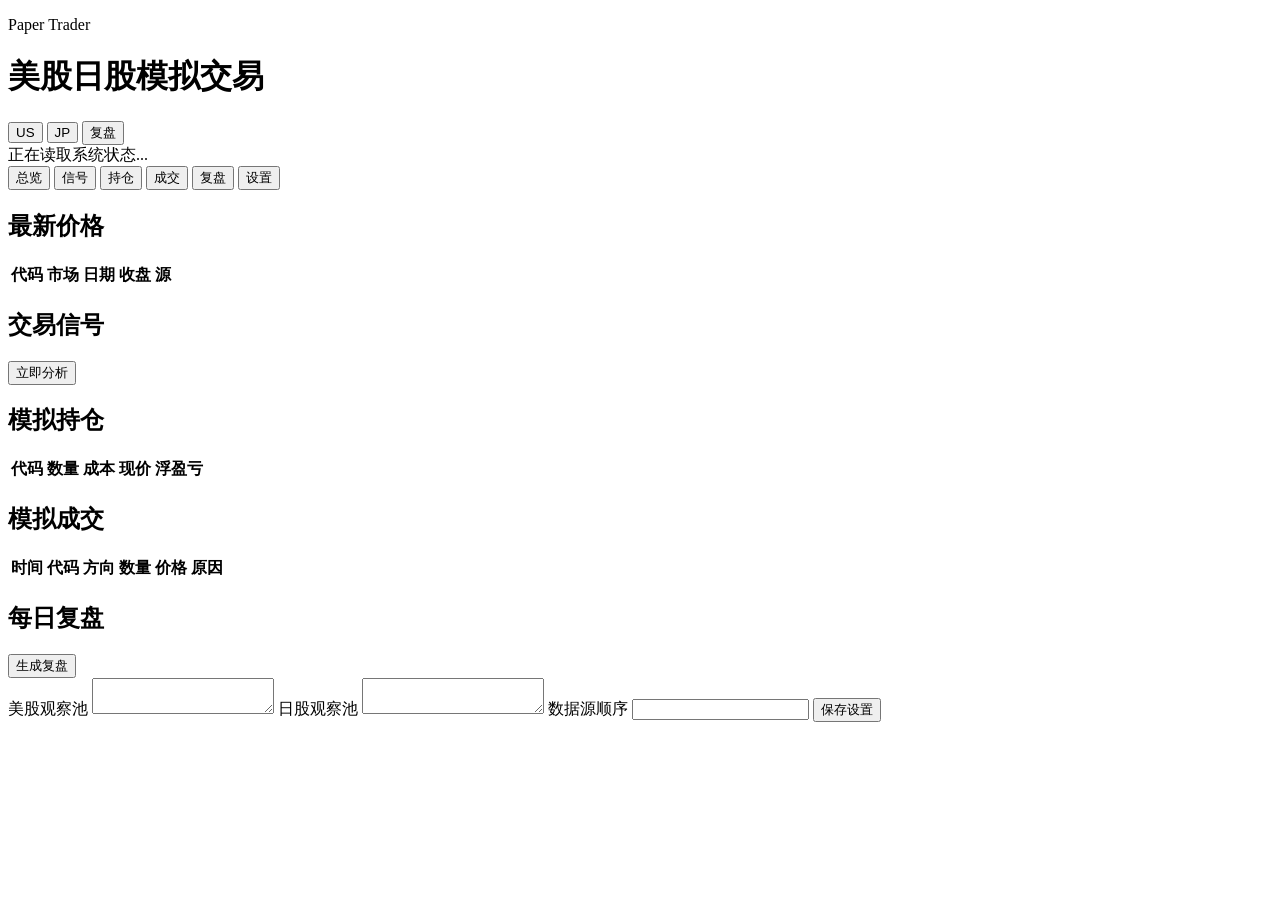
==== docs/index.html @ 311c6d51 "Initial market simulation trader" ====
<!doctype html>
<html lang="zh-CN">
  <head>
    <meta charset="utf-8" />
    <meta name="viewport" content="width=device-width, initial-scale=1, viewport-fit=cover" />
    <meta name="theme-color" content="#18231f" />
    <link rel="manifest" href="/manifest.webmanifest" />
    <link rel="stylesheet" href="/styles.css" />
    <title>美股日股模拟交易</title>
  </head>
  <body>
    <header class="app-header">
      <div>
        <p class="eyebrow">Paper Trader</p>
        <h1>美股日股模拟交易</h1>
      </div>
      <div class="header-actions">
        <button id="run-us" class="icon-button" title="分析美股">US</button>
        <button id="run-jp" class="icon-button" title="分析日股">JP</button>
        <button id="review" class="primary-button" title="复盘">复盘</button>
      </div>
    </header>

    <main>
      <section class="status-band" id="status-band">
        <div class="status-text">正在读取系统状态...</div>
      </section>

      <nav class="tabs" aria-label="视图">
        <button class="tab active" data-tab="dashboard">总览</button>
        <button class="tab" data-tab="signals">信号</button>
        <button class="tab" data-tab="positions">持仓</button>
        <button class="tab" data-tab="trades">成交</button>
        <button class="tab" data-tab="reviews">复盘</button>
        <button class="tab" data-tab="settings">设置</button>
      </nav>

      <section id="dashboard" class="view active">
        <div class="metric-grid" id="equity-grid"></div>
        <div class="section-title">
          <h2>最新价格</h2>
        </div>
        <div class="table-wrap">
          <table>
            <thead>
              <tr>
                <th>代码</th>
                <th>市场</th>
                <th>日期</th>
                <th>收盘</th>
                <th>源</th>
              </tr>
            </thead>
            <tbody id="latest-prices"></tbody>
          </table>
        </div>
      </section>

      <section id="signals" class="view">
        <div class="section-title">
          <h2>交易信号</h2>
          <button id="run-all" class="secondary-button">立即分析</button>
        </div>
        <div id="signal-list" class="list"></div>
      </section>

      <section id="positions" class="view">
        <div class="section-title">
          <h2>模拟持仓</h2>
        </div>
        <div class="table-wrap">
          <table>
            <thead>
              <tr>
                <th>代码</th>
                <th>数量</th>
                <th>成本</th>
                <th>现价</th>
                <th>浮盈亏</th>
              </tr>
            </thead>
            <tbody id="position-rows"></tbody>
          </table>
        </div>
      </section>

      <section id="trades" class="view">
        <div class="section-title">
          <h2>模拟成交</h2>
        </div>
        <div class="table-wrap">
          <table>
            <thead>
              <tr>
                <th>时间</th>
                <th>代码</th>
                <th>方向</th>
                <th>数量</th>
                <th>价格</th>
                <th>原因</th>
              </tr>
            </thead>
            <tbody id="trade-rows"></tbody>
          </table>
        </div>
      </section>

      <section id="reviews" class="view">
        <div class="section-title">
          <h2>每日复盘</h2>
          <button id="review-inline" class="secondary-button">生成复盘</button>
        </div>
        <div id="review-list" class="list"></div>
      </section>

      <section id="settings" class="view">
        <div class="settings-grid">
          <label>
            <span>美股观察池</span>
            <textarea id="watch-us" spellcheck="false"></textarea>
          </label>
          <label>
            <span>日股观察池</span>
            <textarea id="watch-jp" spellcheck="false"></textarea>
          </label>
          <label>
            <span>数据源顺序</span>
            <input id="sources" type="text" spellcheck="false" />
          </label>
          <button id="save-settings" class="primary-button wide">保存设置</button>
        </div>
      </section>
    </main>

    <script src="/app.js"></script>
  </body>
</html>
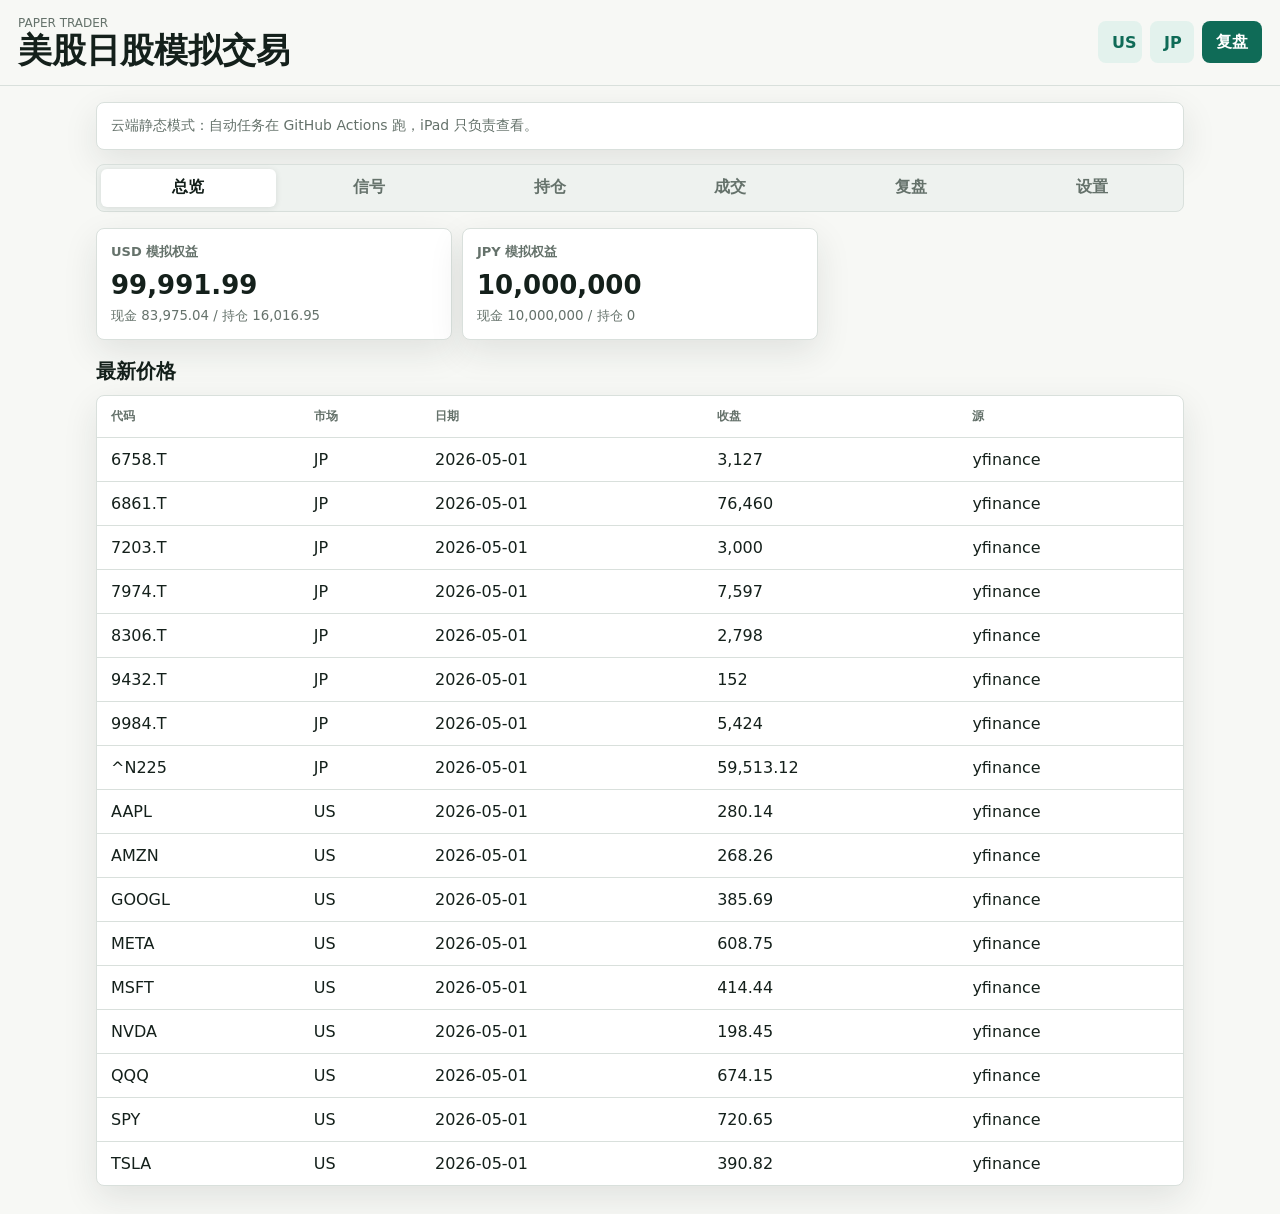
==== commit 6a65d298: "Support GitHub Pages project path" ====
--- a/docs/index.html
+++ b/docs/index.html
@@ -4,8 +4,8 @@
     <meta charset="utf-8" />
     <meta name="viewport" content="width=device-width, initial-scale=1, viewport-fit=cover" />
     <meta name="theme-color" content="#18231f" />
-    <link rel="manifest" href="/manifest.webmanifest" />
-    <link rel="stylesheet" href="/styles.css" />
+    <link rel="manifest" href="manifest.webmanifest" />
+    <link rel="stylesheet" href="styles.css" />
     <title>美股日股模拟交易</title>
   </head>
   <body>
@@ -132,6 +132,6 @@
       </section>
     </main>
 
-    <script src="/app.js"></script>
+    <script src="app.js"></script>
   </body>
 </html>
--- a/docs/styles.css
+++ b/docs/styles.css
@@ -0,0 +1,366 @@
+:root {
+  color-scheme: light;
+  --ink: #14201b;
+  --muted: #65726b;
+  --line: #d9e0dc;
+  --paper: #f7f8f5;
+  --panel: #ffffff;
+  --accent: #0f6b57;
+  --accent-2: #b84a2a;
+  --accent-soft: #e3f2ed;
+  --shadow: 0 12px 34px rgba(31, 44, 39, 0.1);
+}
+
+* {
+  box-sizing: border-box;
+}
+
+body {
+  margin: 0;
+  min-height: 100vh;
+  background: var(--paper);
+  color: var(--ink);
+  font-family:
+    Inter, ui-sans-serif, system-ui, -apple-system, BlinkMacSystemFont, "Segoe UI",
+    "PingFang SC", "Hiragino Sans GB", "Microsoft YaHei", sans-serif;
+  letter-spacing: 0;
+}
+
+button,
+input,
+textarea {
+  font: inherit;
+}
+
+button {
+  border: 0;
+  cursor: pointer;
+}
+
+.app-header {
+  position: sticky;
+  top: 0;
+  z-index: 10;
+  display: flex;
+  align-items: center;
+  justify-content: space-between;
+  gap: 16px;
+  padding: calc(16px + env(safe-area-inset-top)) 18px 16px;
+  background: rgba(247, 248, 245, 0.94);
+  border-bottom: 1px solid var(--line);
+  backdrop-filter: blur(14px);
+}
+
+.eyebrow {
+  margin: 0 0 3px;
+  color: var(--muted);
+  font-size: 12px;
+  text-transform: uppercase;
+}
+
+h1,
+h2 {
+  margin: 0;
+}
+
+h1 {
+  font-size: clamp(22px, 5vw, 34px);
+  line-height: 1.05;
+}
+
+h2 {
+  font-size: 20px;
+}
+
+main {
+  width: min(1120px, 100%);
+  margin: 0 auto;
+  padding: 16px 16px calc(28px + env(safe-area-inset-bottom));
+}
+
+.header-actions {
+  display: flex;
+  align-items: center;
+  gap: 8px;
+  flex-shrink: 0;
+}
+
+.icon-button,
+.primary-button,
+.secondary-button {
+  min-height: 42px;
+  border-radius: 8px;
+  padding: 0 14px;
+  font-weight: 700;
+}
+
+.icon-button {
+  width: 44px;
+  color: var(--accent);
+  background: var(--accent-soft);
+}
+
+.primary-button {
+  color: white;
+  background: var(--accent);
+}
+
+.secondary-button {
+  color: var(--accent);
+  background: #ddece7;
+}
+
+.wide {
+  width: 100%;
+}
+
+.status-band {
+  display: flex;
+  align-items: center;
+  min-height: 48px;
+  margin-bottom: 14px;
+  padding: 12px 14px;
+  border: 1px solid var(--line);
+  border-radius: 8px;
+  background: var(--panel);
+  box-shadow: var(--shadow);
+}
+
+.status-text {
+  color: var(--muted);
+  font-size: 14px;
+}
+
+.tabs {
+  display: grid;
+  grid-template-columns: repeat(6, minmax(0, 1fr));
+  gap: 6px;
+  margin: 0 0 16px;
+  padding: 4px;
+  border: 1px solid var(--line);
+  border-radius: 8px;
+  background: #eef2ef;
+}
+
+.tab {
+  min-height: 38px;
+  border-radius: 6px;
+  color: var(--muted);
+  background: transparent;
+  font-weight: 700;
+}
+
+.tab.active {
+  color: var(--ink);
+  background: var(--panel);
+  box-shadow: 0 1px 6px rgba(20, 32, 27, 0.1);
+}
+
+.view {
+  display: none;
+}
+
+.view.active {
+  display: block;
+}
+
+.metric-grid {
+  display: grid;
+  grid-template-columns: repeat(3, minmax(0, 1fr));
+  gap: 10px;
+  margin-bottom: 18px;
+}
+
+.metric {
+  min-height: 112px;
+  padding: 14px;
+  border: 1px solid var(--line);
+  border-radius: 8px;
+  background: var(--panel);
+  box-shadow: var(--shadow);
+}
+
+.metric span,
+label span {
+  display: block;
+  color: var(--muted);
+  font-size: 13px;
+  font-weight: 700;
+}
+
+.metric strong {
+  display: block;
+  margin-top: 10px;
+  font-size: 26px;
+  line-height: 1.1;
+}
+
+.metric small {
+  display: block;
+  margin-top: 8px;
+  color: var(--muted);
+}
+
+.section-title {
+  display: flex;
+  align-items: center;
+  justify-content: space-between;
+  gap: 10px;
+  margin: 18px 0 10px;
+}
+
+.table-wrap {
+  overflow-x: auto;
+  border: 1px solid var(--line);
+  border-radius: 8px;
+  background: var(--panel);
+  box-shadow: var(--shadow);
+}
+
+table {
+  width: 100%;
+  min-width: 640px;
+  border-collapse: collapse;
+}
+
+th,
+td {
+  padding: 12px 14px;
+  border-bottom: 1px solid var(--line);
+  text-align: left;
+  white-space: nowrap;
+}
+
+th {
+  color: var(--muted);
+  font-size: 12px;
+  text-transform: uppercase;
+}
+
+tr:last-child td {
+  border-bottom: 0;
+}
+
+.list {
+  display: grid;
+  gap: 10px;
+}
+
+.item {
+  padding: 14px;
+  border: 1px solid var(--line);
+  border-radius: 8px;
+  background: var(--panel);
+  box-shadow: var(--shadow);
+}
+
+.item-head {
+  display: flex;
+  align-items: center;
+  justify-content: space-between;
+  gap: 10px;
+}
+
+.item h3 {
+  margin: 0;
+  font-size: 18px;
+}
+
+.item p {
+  margin: 8px 0 0;
+  color: var(--muted);
+  line-height: 1.45;
+}
+
+.badge {
+  display: inline-flex;
+  align-items: center;
+  min-height: 28px;
+  padding: 0 10px;
+  border-radius: 999px;
+  font-size: 13px;
+  font-weight: 800;
+}
+
+.badge.BUY {
+  color: var(--accent);
+  background: var(--accent-soft);
+}
+
+.badge.SELL {
+  color: var(--accent-2);
+  background: #f7e3dc;
+}
+
+.badge.HOLD {
+  color: var(--muted);
+  background: #edf0ed;
+}
+
+.settings-grid {
+  display: grid;
+  gap: 12px;
+  padding: 14px;
+  border: 1px solid var(--line);
+  border-radius: 8px;
+  background: var(--panel);
+  box-shadow: var(--shadow);
+}
+
+textarea,
+input {
+  width: 100%;
+  margin-top: 7px;
+  border: 1px solid var(--line);
+  border-radius: 8px;
+  background: #fbfcfa;
+  color: var(--ink);
+}
+
+textarea {
+  min-height: 112px;
+  padding: 12px;
+  resize: vertical;
+}
+
+input {
+  min-height: 44px;
+  padding: 0 12px;
+}
+
+.positive {
+  color: var(--accent);
+  font-weight: 800;
+}
+
+.negative {
+  color: var(--accent-2);
+  font-weight: 800;
+}
+
+@media (max-width: 740px) {
+  .app-header {
+    align-items: flex-start;
+    flex-direction: column;
+  }
+
+  .header-actions {
+    width: 100%;
+  }
+
+  .primary-button {
+    flex: 1;
+  }
+
+  .tabs {
+    grid-template-columns: repeat(3, minmax(0, 1fr));
+  }
+
+  .metric-grid {
+    grid-template-columns: 1fr;
+  }
+
+  main {
+    padding-inline: 12px;
+  }
+}
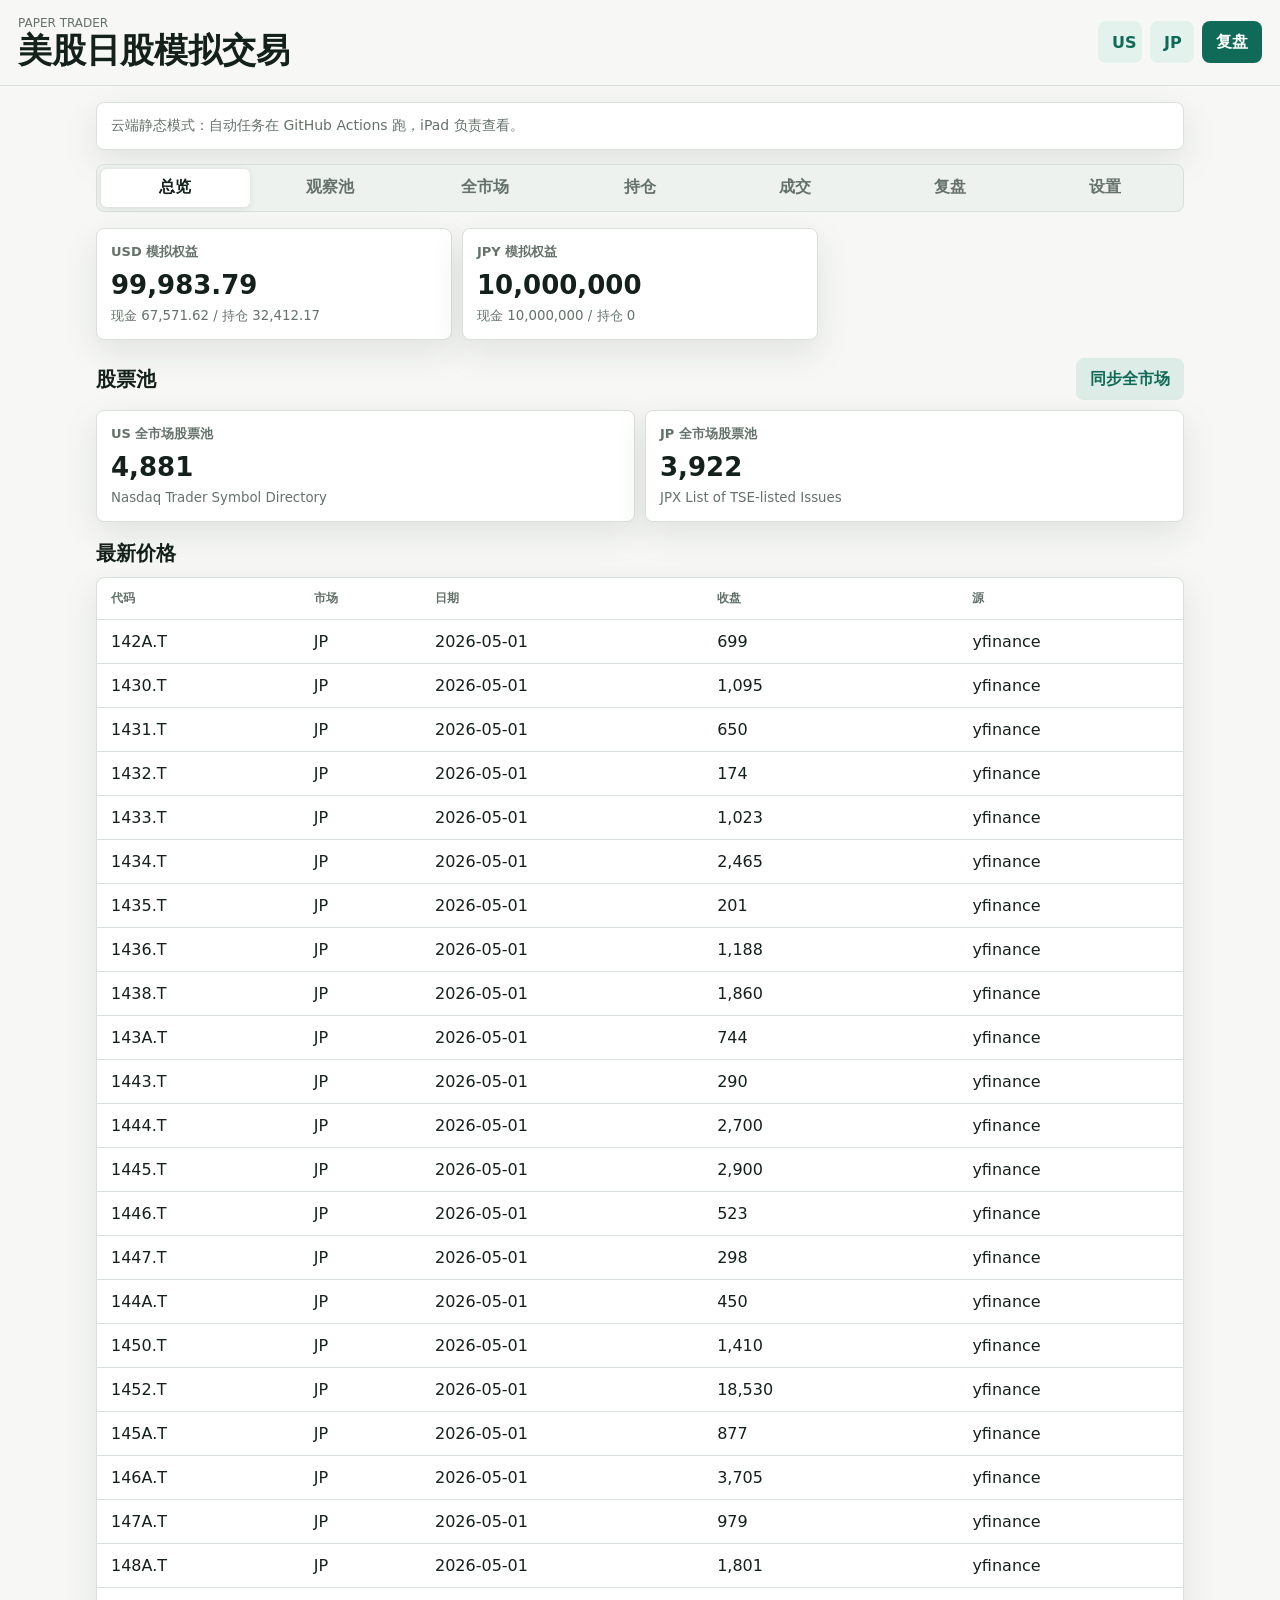
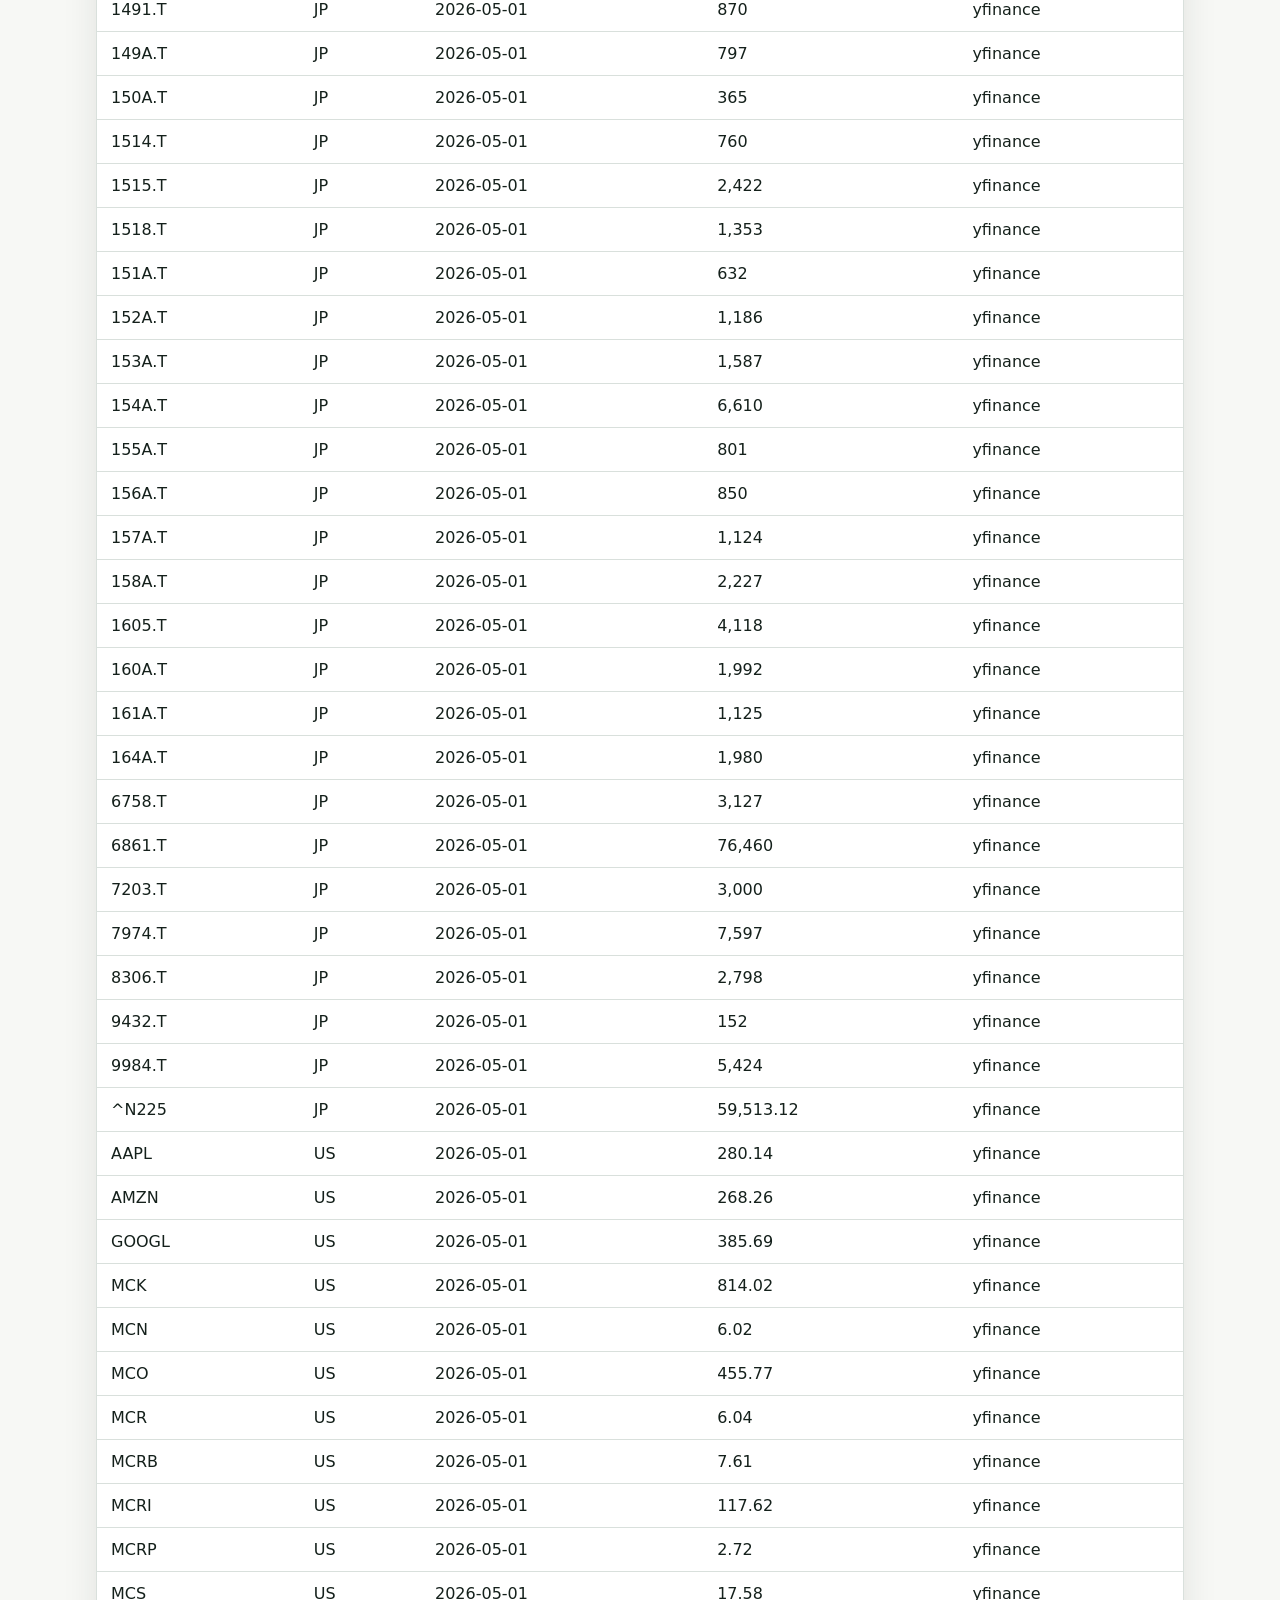
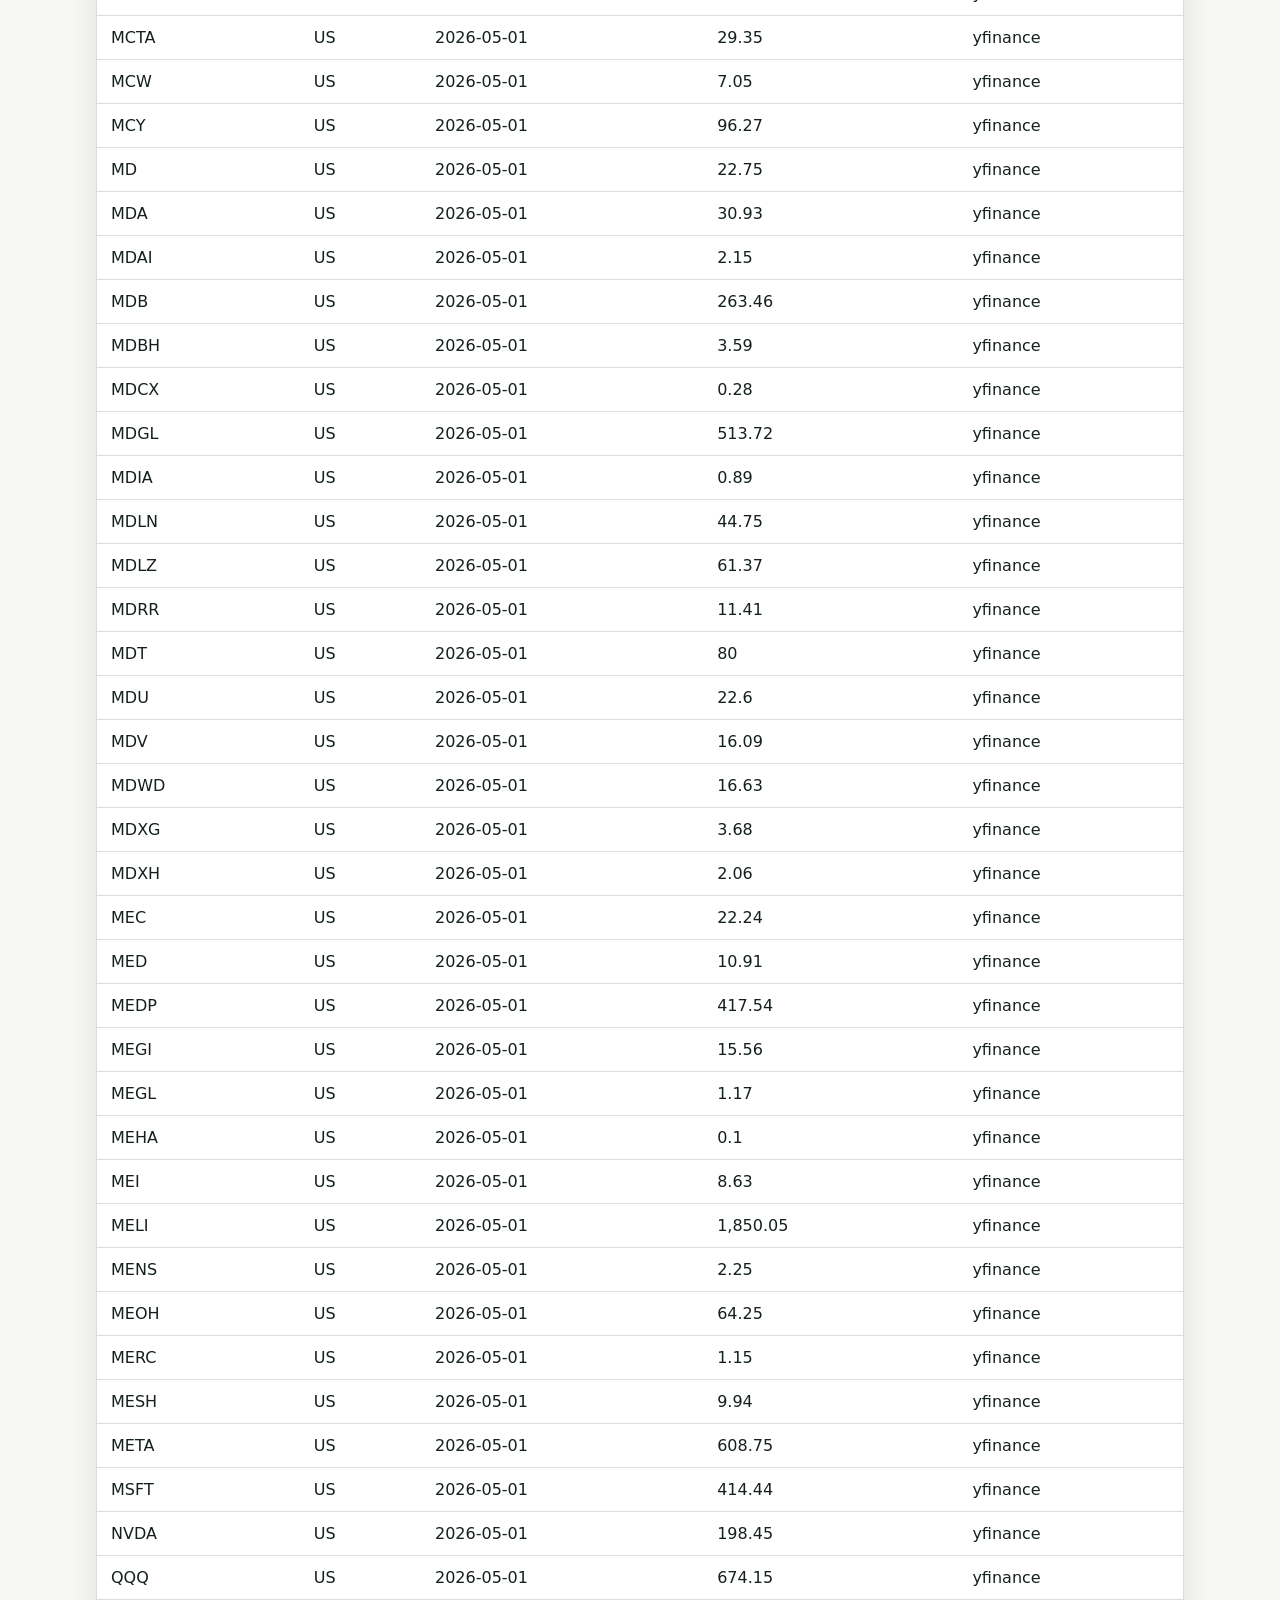
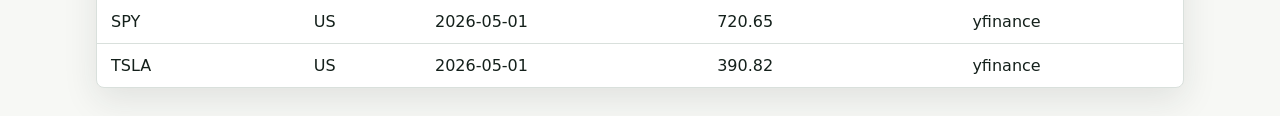
==== commit 45f3c1a5: "Add full market universe and observation scores" ====
--- a/docs/index.html
+++ b/docs/index.html
@@ -28,7 +28,8 @@
 
       <nav class="tabs" aria-label="视图">
         <button class="tab active" data-tab="dashboard">总览</button>
-        <button class="tab" data-tab="signals">信号</button>
+        <button class="tab" data-tab="observe">观察池</button>
+        <button class="tab" data-tab="signals">全市场</button>
         <button class="tab" data-tab="positions">持仓</button>
         <button class="tab" data-tab="trades">成交</button>
         <button class="tab" data-tab="reviews">复盘</button>
@@ -37,6 +38,11 @@
 
       <section id="dashboard" class="view active">
         <div class="metric-grid" id="equity-grid"></div>
+        <div class="section-title">
+          <h2>股票池</h2>
+          <button id="sync-universe" class="secondary-button">同步全市场</button>
+        </div>
+        <div class="metric-grid compact" id="universe-grid"></div>
         <div class="section-title">
           <h2>最新价格</h2>
         </div>
@@ -56,9 +62,18 @@
         </div>
       </section>
 
+      <section id="observe" class="view">
+        <div class="section-title">
+          <h2>观察池推荐指数</h2>
+          <button id="run-all-observe" class="secondary-button">刷新评分</button>
+        </div>
+        <div id="guidance" class="guidance"></div>
+        <div id="observe-list" class="list"></div>
+      </section>
+
       <section id="signals" class="view">
         <div class="section-title">
-          <h2>交易信号</h2>
+          <h2>全市场扫描信号</h2>
           <button id="run-all" class="secondary-button">立即分析</button>
         </div>
         <div id="signal-list" class="list"></div>
@@ -127,6 +142,26 @@
             <span>数据源顺序</span>
             <input id="sources" type="text" spellcheck="false" />
           </label>
+          <div class="settings-row">
+            <label>
+              <span>美股每日全市场扫描数</span>
+              <input id="scan-us" type="number" min="0" max="400" />
+            </label>
+            <label>
+              <span>日股每日全市场扫描数</span>
+              <input id="scan-jp" type="number" min="0" max="400" />
+            </label>
+          </div>
+          <div class="settings-row">
+            <label>
+              <span>买入推荐分</span>
+              <input id="buy-score" type="number" min="50" max="95" />
+            </label>
+            <label>
+              <span>卖出推荐分</span>
+              <input id="sell-score" type="number" min="5" max="50" />
+            </label>
+          </div>
           <button id="save-settings" class="primary-button wide">保存设置</button>
         </div>
       </section>
--- a/docs/styles.css
+++ b/docs/styles.css
@@ -133,7 +133,7 @@
 
 .tabs {
   display: grid;
-  grid-template-columns: repeat(6, minmax(0, 1fr));
+  grid-template-columns: repeat(7, minmax(0, 1fr));
   gap: 6px;
   margin: 0 0 16px;
   padding: 4px;
@@ -169,6 +169,10 @@
   grid-template-columns: repeat(3, minmax(0, 1fr));
   gap: 10px;
   margin-bottom: 18px;
+}
+
+.metric-grid.compact {
+  grid-template-columns: repeat(2, minmax(0, 1fr));
 }
 
 .metric {
@@ -272,6 +276,53 @@
   line-height: 1.45;
 }
 
+.guidance {
+  margin-bottom: 10px;
+  padding: 12px 14px;
+  border: 1px solid var(--line);
+  border-radius: 8px;
+  background: var(--panel);
+  box-shadow: var(--shadow);
+}
+
+.guidance span {
+  display: block;
+  color: var(--muted);
+  font-size: 13px;
+  font-weight: 700;
+}
+
+.guidance strong {
+  display: block;
+  margin-top: 4px;
+}
+
+.score-line {
+  display: grid;
+  grid-template-columns: minmax(110px, 1fr) auto;
+  align-items: center;
+  gap: 10px;
+  margin-top: 10px;
+}
+
+.score-line b {
+  font-size: 13px;
+}
+
+.score-bar {
+  height: 10px;
+  overflow: hidden;
+  border-radius: 999px;
+  background: #edf0ed;
+}
+
+.score-bar span {
+  display: block;
+  height: 100%;
+  border-radius: inherit;
+  background: linear-gradient(90deg, var(--accent-2), #c5a84f 48%, var(--accent));
+}
+
 .badge {
   display: inline-flex;
   align-items: center;
@@ -307,6 +358,12 @@
   box-shadow: var(--shadow);
 }
 
+.settings-row {
+  display: grid;
+  grid-template-columns: repeat(2, minmax(0, 1fr));
+  gap: 12px;
+}
+
 textarea,
 input {
   width: 100%;
@@ -353,10 +410,12 @@
   }
 
   .tabs {
-    grid-template-columns: repeat(3, minmax(0, 1fr));
-  }
-
-  .metric-grid {
+    grid-template-columns: repeat(2, minmax(0, 1fr));
+  }
+
+  .metric-grid,
+  .metric-grid.compact,
+  .settings-row {
     grid-template-columns: 1fr;
   }
 
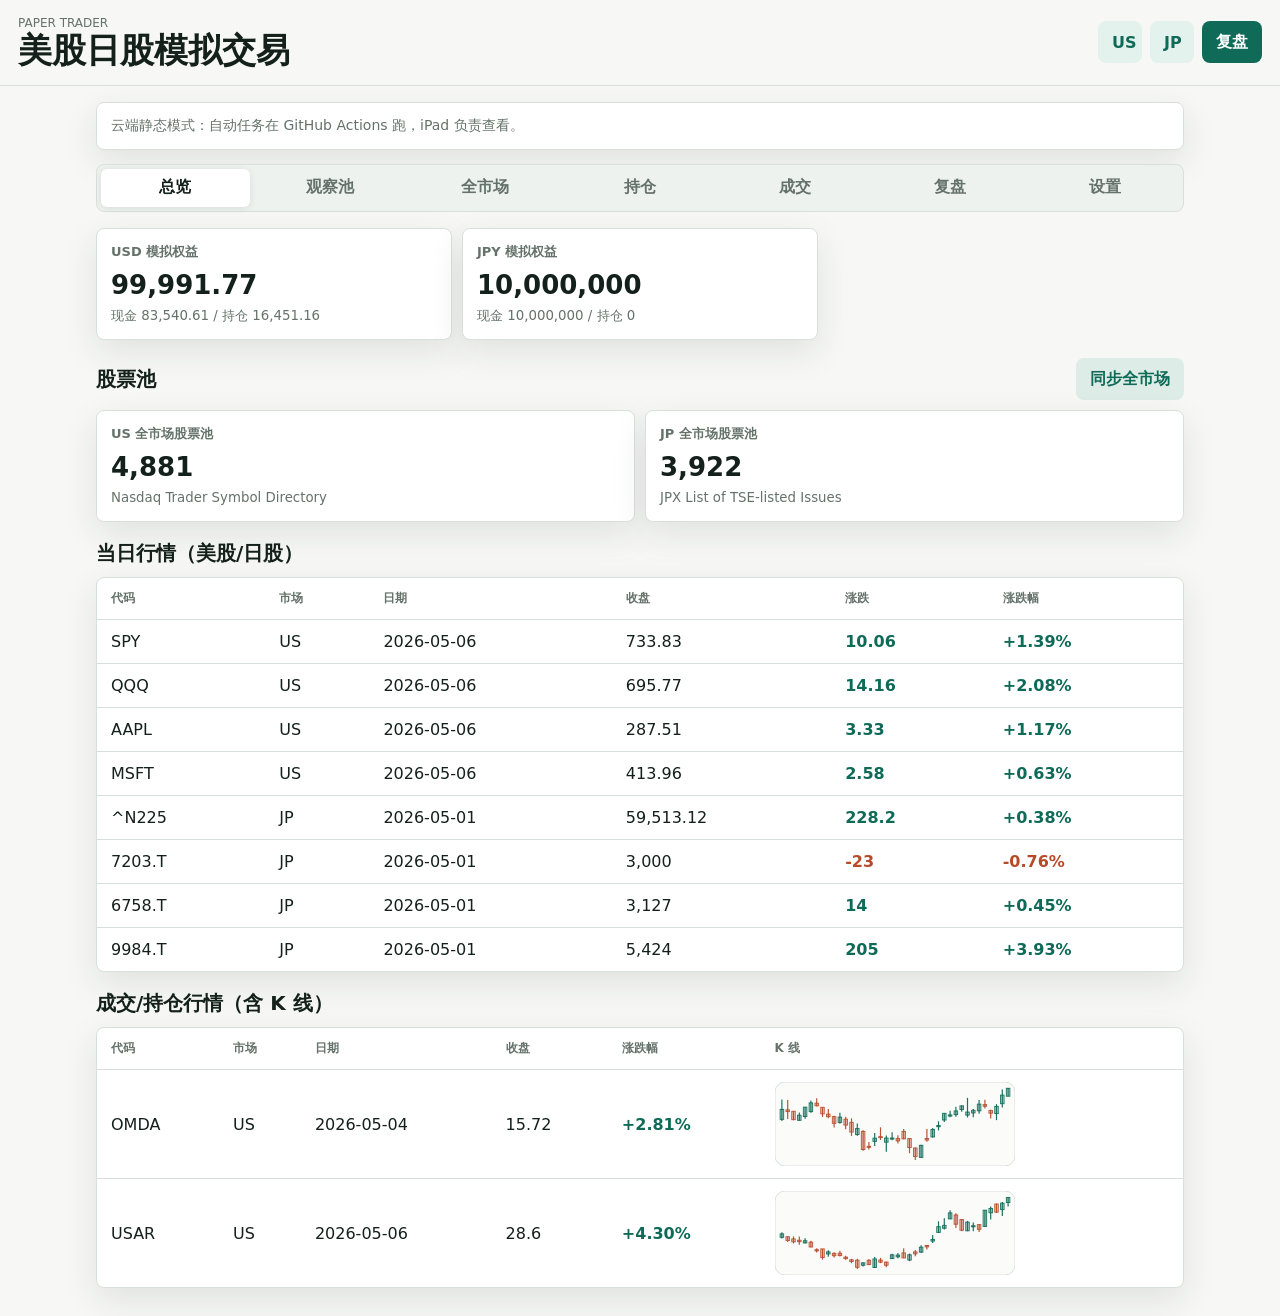
==== commit 575d2968: "Improve market dashboard and review summaries" ====
--- a/docs/index.html
+++ b/docs/index.html
@@ -44,7 +44,7 @@
         </div>
         <div class="metric-grid compact" id="universe-grid"></div>
         <div class="section-title">
-          <h2>最新价格</h2>
+          <h2>当日行情（美股/日股）</h2>
         </div>
         <div class="table-wrap">
           <table>
@@ -54,10 +54,30 @@
                 <th>市场</th>
                 <th>日期</th>
                 <th>收盘</th>
-                <th>源</th>
+                <th>涨跌</th>
+                <th>涨跌幅</th>
               </tr>
             </thead>
-            <tbody id="latest-prices"></tbody>
+            <tbody id="market-quotes"></tbody>
+          </table>
+        </div>
+
+        <div class="section-title">
+          <h2>成交/持仓行情（含 K 线）</h2>
+        </div>
+        <div class="table-wrap">
+          <table>
+            <thead>
+              <tr>
+                <th>代码</th>
+                <th>市场</th>
+                <th>日期</th>
+                <th>收盘</th>
+                <th>涨跌幅</th>
+                <th>K 线</th>
+              </tr>
+            </thead>
+            <tbody id="traded-quotes"></tbody>
           </table>
         </div>
       </section>
@@ -97,6 +117,10 @@
             <tbody id="position-rows"></tbody>
           </table>
         </div>
+        <div class="section-title">
+          <h2>持仓详情（资金流向 / 技术指标 / K 线）</h2>
+        </div>
+        <div id="position-details" class="list"></div>
       </section>
 
       <section id="trades" class="view">
--- a/docs/styles.css
+++ b/docs/styles.css
@@ -276,6 +276,10 @@
   line-height: 1.45;
 }
 
+.multiline {
+  white-space: normal;
+}
+
 .guidance {
   margin-bottom: 10px;
   padding: 12px 14px;
@@ -395,6 +399,62 @@
   font-weight: 800;
 }
 
+.muted {
+  color: var(--muted);
+}
+
+.chart-row {
+  margin-top: 10px;
+  overflow-x: auto;
+}
+
+.candle {
+  display: block;
+}
+
+.candle-bg {
+  fill: #fbfcfa;
+  stroke: var(--line);
+}
+
+.wick {
+  stroke-width: 1.2;
+  opacity: 0.95;
+}
+
+.body {
+  opacity: 0.9;
+}
+
+.candle-up {
+  stroke: var(--accent);
+  fill: rgba(15, 107, 87, 0.28);
+}
+
+.candle-down {
+  stroke: var(--accent-2);
+  fill: rgba(184, 74, 42, 0.25);
+}
+
+.kv {
+  display: grid;
+  grid-template-columns: repeat(2, minmax(0, 1fr));
+  gap: 8px 14px;
+  margin-top: 10px;
+  padding-top: 10px;
+  border-top: 1px dashed var(--line);
+}
+
+.kv b {
+  display: inline-block;
+  min-width: 54px;
+  color: var(--ink);
+}
+
+.kv span {
+  color: var(--muted);
+}
+
 @media (max-width: 740px) {
   .app-header {
     align-items: flex-start;
@@ -422,4 +482,8 @@
   main {
     padding-inline: 12px;
   }
-}
+
+  .kv {
+    grid-template-columns: 1fr;
+  }
+}
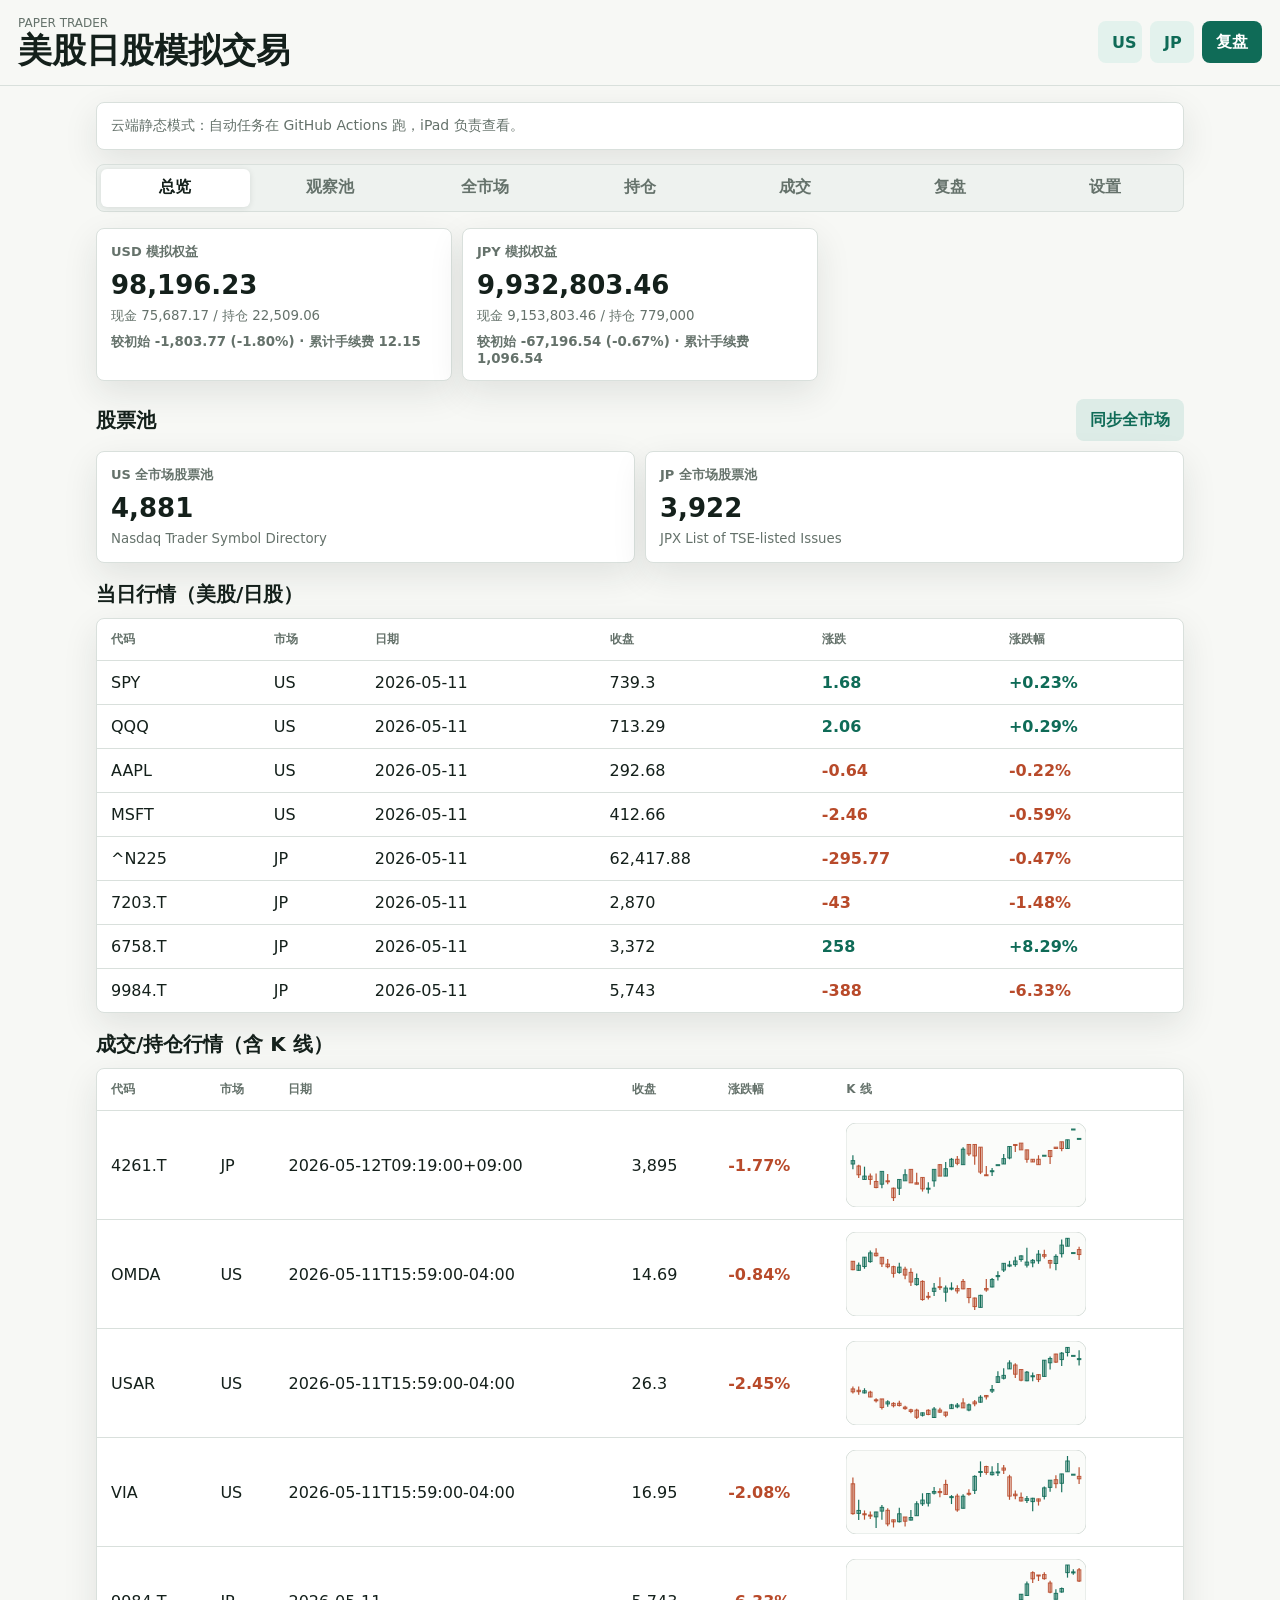
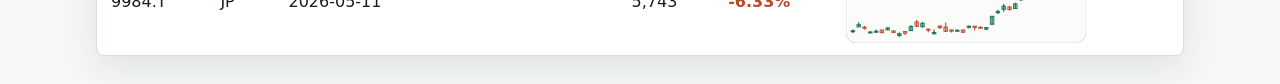
==== commit df00ec9c: "Refresh position PnL with market quotes" ====
--- a/docs/index.html
+++ b/docs/index.html
@@ -110,8 +110,11 @@
                 <th>代码</th>
                 <th>数量</th>
                 <th>成本</th>
-                <th>现价</th>
+                <th>最新盘面价</th>
+                <th>市值</th>
                 <th>浮盈亏</th>
+                <th>浮盈亏率</th>
+                <th>更新</th>
               </tr>
             </thead>
             <tbody id="position-rows"></tbody>
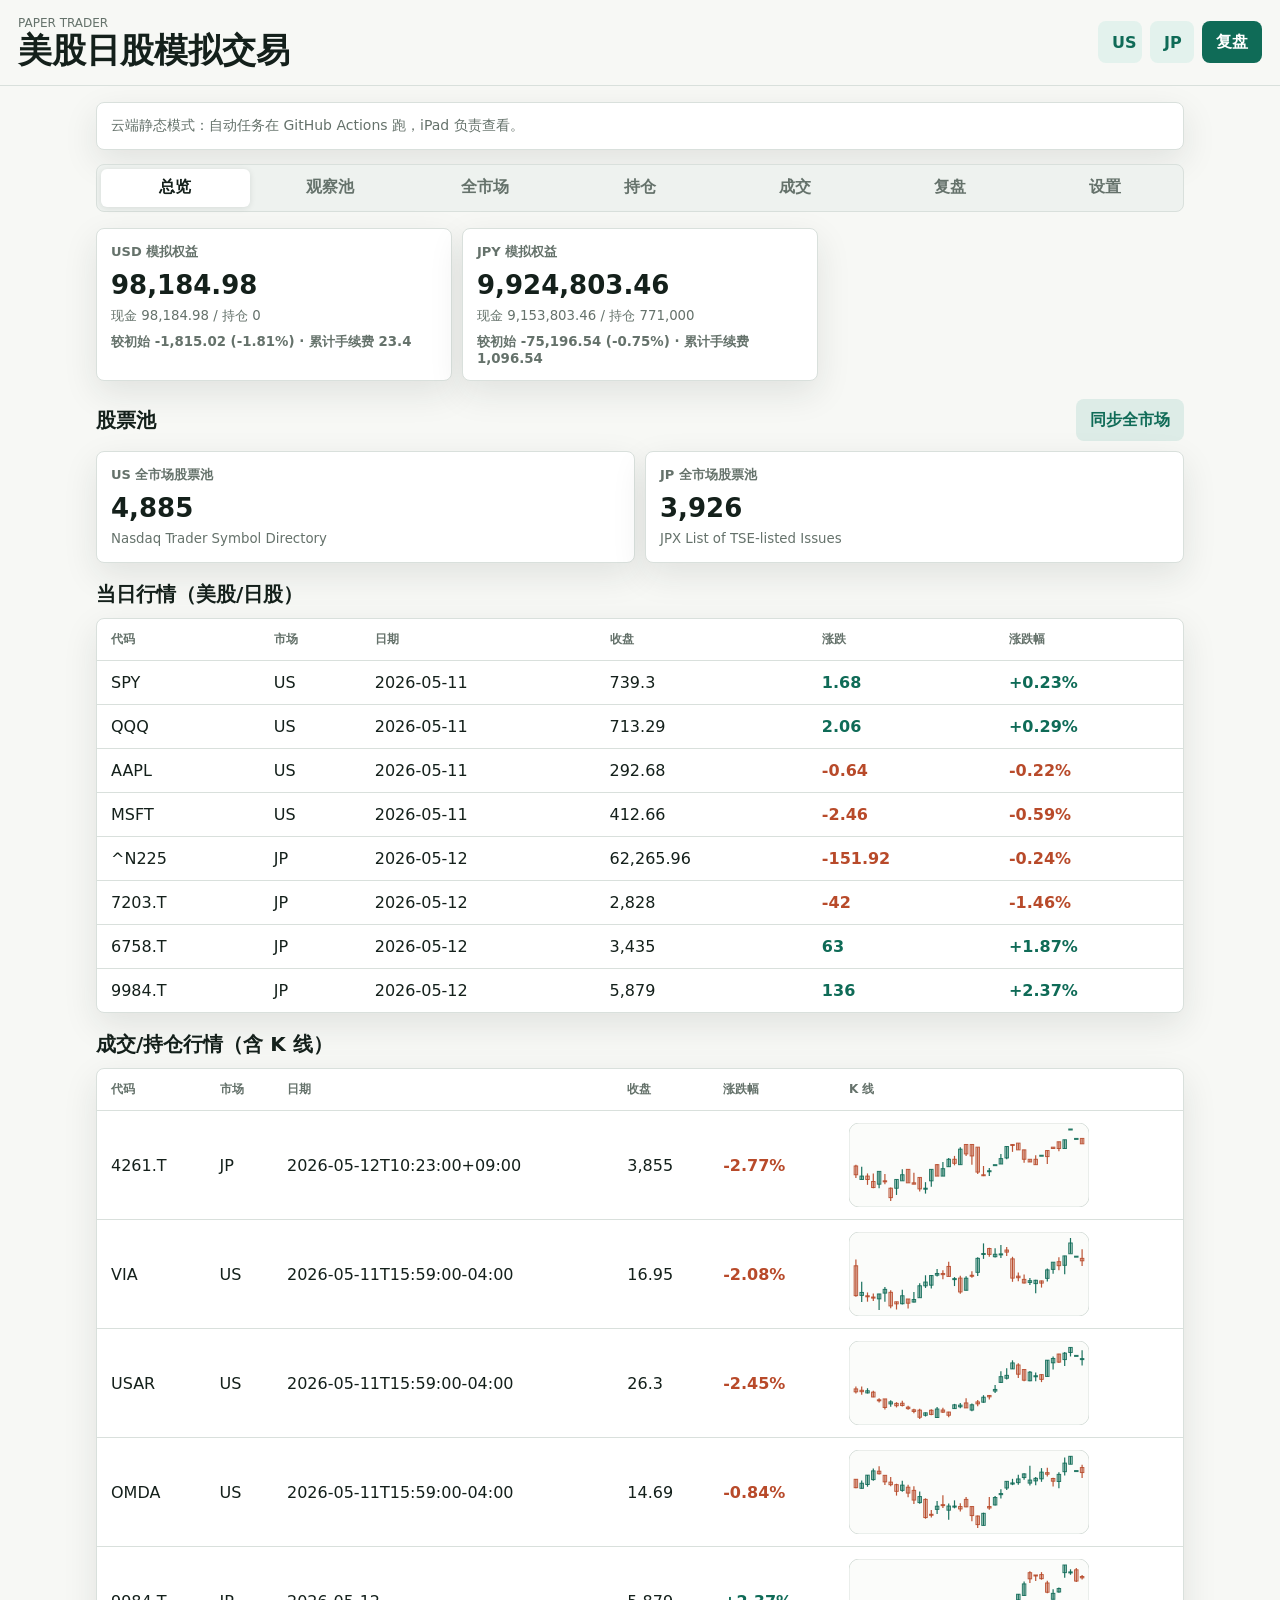
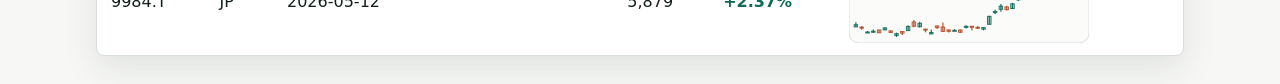
==== commit 26dbf9ec: "Tighten paper trading risk controls" ====
--- a/docs/index.html
+++ b/docs/index.html
@@ -103,6 +103,7 @@
         <div class="section-title">
           <h2>模拟持仓</h2>
         </div>
+        <div id="risk-alerts" class="risk-strip"></div>
         <div class="table-wrap">
           <table>
             <thead>
--- a/docs/styles.css
+++ b/docs/styles.css
@@ -221,6 +221,37 @@
   box-shadow: var(--shadow);
 }
 
+.risk-strip {
+  display: grid;
+  grid-template-columns: repeat(2, minmax(0, 1fr));
+  gap: 10px;
+  margin-bottom: 10px;
+}
+
+.risk-card {
+  padding: 12px 14px;
+  border: 1px solid var(--line);
+  border-radius: 8px;
+  background: var(--panel);
+  box-shadow: var(--shadow);
+}
+
+.risk-card b,
+.risk-card span,
+.risk-card small {
+  display: block;
+}
+
+.risk-card span {
+  margin-top: 5px;
+  color: var(--muted);
+}
+
+.risk-card small {
+  margin-top: 6px;
+  color: var(--muted);
+}
+
 table {
   width: 100%;
   min-width: 640px;
@@ -475,6 +506,7 @@
 
   .metric-grid,
   .metric-grid.compact,
+  .risk-strip,
   .settings-row {
     grid-template-columns: 1fr;
   }
